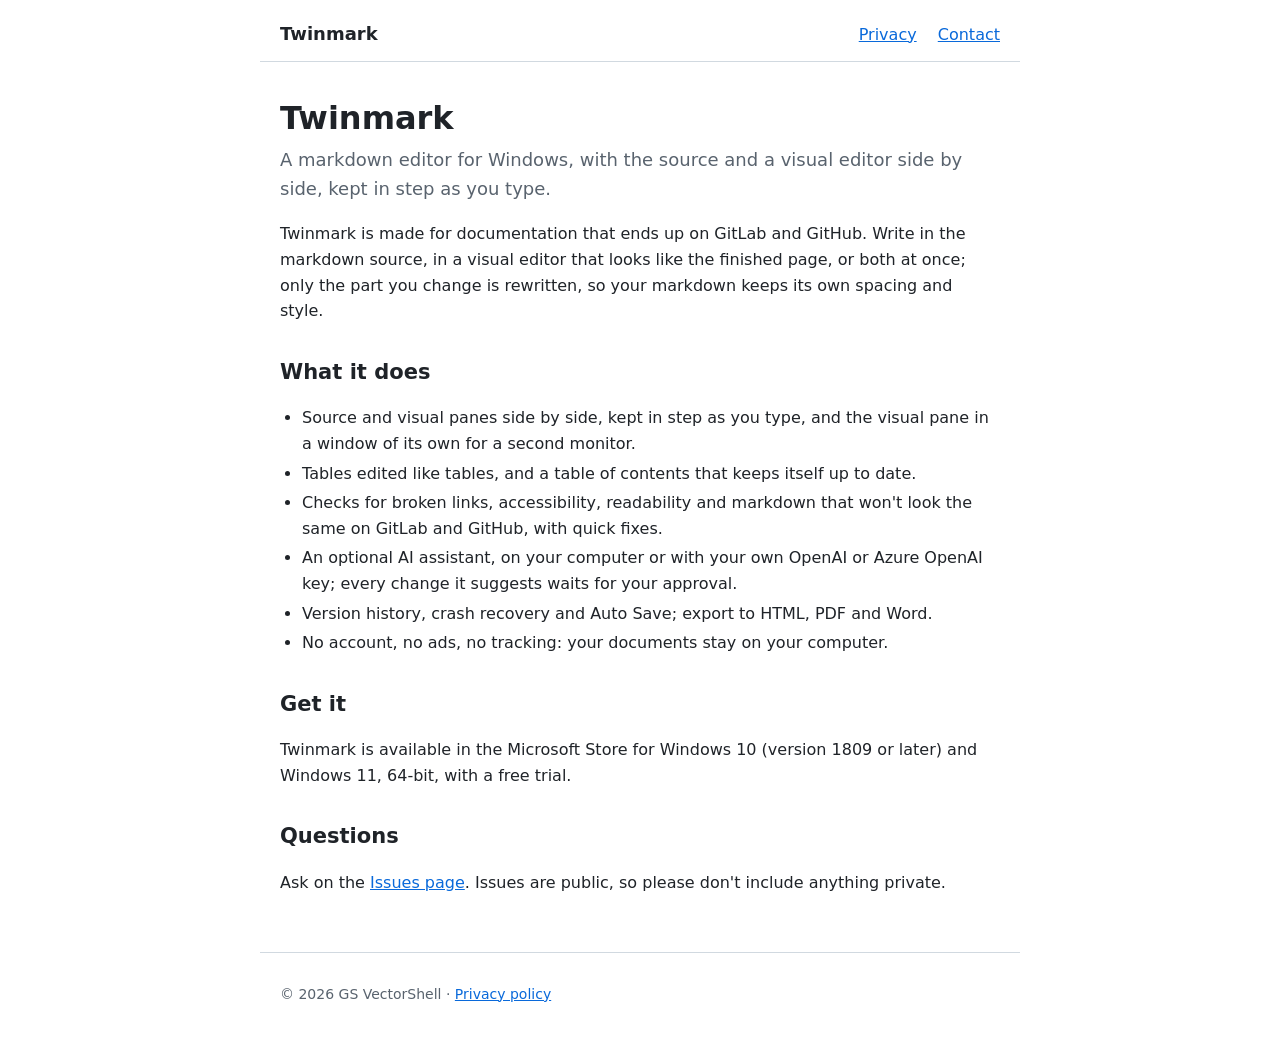
==== index.html @ 3c3652fc "Twinmark's website: about the app, and its privacy policy A short, factual page about Twinmark and i" ====
<!doctype html>
<html lang="en">
  <head>
    <meta charset="utf-8" />
    <meta name="viewport" content="width=device-width, initial-scale=1" />
    <title>Twinmark: a markdown editor for Windows</title>
    <meta name="description" content="Twinmark is a markdown editor for Windows with source and visual panes side by side, kept in step as you type." />
    <link rel="stylesheet" href="style.css" />
  </head>
  <body>
    <header>
      <a class="name" href="./">Twinmark</a>
      <nav aria-label="Pages">
        <a href="privacy.html">Privacy</a>
        <a href="https://github.com/shargbgit/twinmark-site/issues">Contact</a>
      </nav>
    </header>
    <main>
      <h1>Twinmark</h1>
      <p class="lead">A markdown editor for Windows, with the source and a visual editor side by side, kept in step as you type.</p>

      <p>
        Twinmark is made for documentation that ends up on GitLab and GitHub. Write in the markdown source, in a
        visual editor that looks like the finished page, or both at once; only the part you change is rewritten, so
        your markdown keeps its own spacing and style.
      </p>

      <h2>What it does</h2>
      <ul>
        <li>Source and visual panes side by side, kept in step as you type, and the visual pane in a window of its own for a second monitor.</li>
        <li>Tables edited like tables, and a table of contents that keeps itself up to date.</li>
        <li>Checks for broken links, accessibility, readability and markdown that won't look the same on GitLab and GitHub, with quick fixes.</li>
        <li>An optional AI assistant, on your computer or with your own OpenAI or Azure OpenAI key; every change it suggests waits for your approval.</li>
        <li>Version history, crash recovery and Auto Save; export to HTML, PDF and Word.</li>
        <li>No account, no ads, no tracking: your documents stay on your computer.</li>
      </ul>

      <h2>Get it</h2>
      <p>Twinmark is available in the Microsoft Store for Windows 10 (version 1809 or later) and Windows 11, 64-bit, with a free trial.</p>

      <h2>Questions</h2>
      <p>
        Ask on the <a href="https://github.com/shargbgit/twinmark-site/issues">Issues page</a>. Issues are public, so
        please don't include anything private.
      </p>
    </main>
    <footer>
      <p>&copy; 2026 GS VectorShell &middot; <a href="privacy.html">Privacy policy</a></p>
    </footer>
  </body>
</html>
---- style.css ----
:root {
  --fg: #1f2328;
  --muted: #59636e;
  --bg: #ffffff;
  --subtle: #f6f8fa;
  --border: #d1d9e0;
  --accent: #0969da;
}

@media (prefers-color-scheme: dark) {
  :root {
    --fg: #e6edf3;
    --muted: #9198a1;
    --bg: #0d1117;
    --subtle: #151b23;
    --border: #3d444d;
    --accent: #58a6ff;
  }
}

* {
  box-sizing: border-box;
}

body {
  margin: 0;
  color: var(--fg);
  background: var(--bg);
  font: 16px/1.6 "Segoe UI", system-ui, -apple-system, sans-serif;
}

header,
main,
footer {
  max-width: 760px;
  margin: 0 auto;
  padding: 0 20px;
}

header {
  display: flex;
  align-items: center;
  justify-content: space-between;
  gap: 16px;
  padding-top: 20px;
  padding-bottom: 12px;
  border-bottom: 1px solid var(--border);
}

header .name {
  color: var(--fg);
  font-weight: 600;
  font-size: 18px;
  text-decoration: none;
}

nav a {
  margin-left: 16px;
}

main {
  padding-top: 8px;
  padding-bottom: 40px;
}

h1 {
  margin: 28px 0 8px;
  font-size: 32px;
  line-height: 1.25;
}

h2 {
  margin: 32px 0 8px;
  font-size: 21px;
}

.lead {
  margin-top: 0;
  color: var(--muted);
  font-size: 18px;
}

a {
  color: var(--accent);
}

a:focus-visible {
  outline: 2px solid var(--accent);
  outline-offset: 2px;
}

ul {
  padding-left: 22px;
}

li + li {
  margin-top: 4px;
}

.note {
  padding: 12px 16px;
  border: 1px solid var(--border);
  border-radius: 6px;
  background: var(--subtle);
}

footer {
  padding-top: 16px;
  padding-bottom: 32px;
  border-top: 1px solid var(--border);
  color: var(--muted);
  font-size: 14px;
}
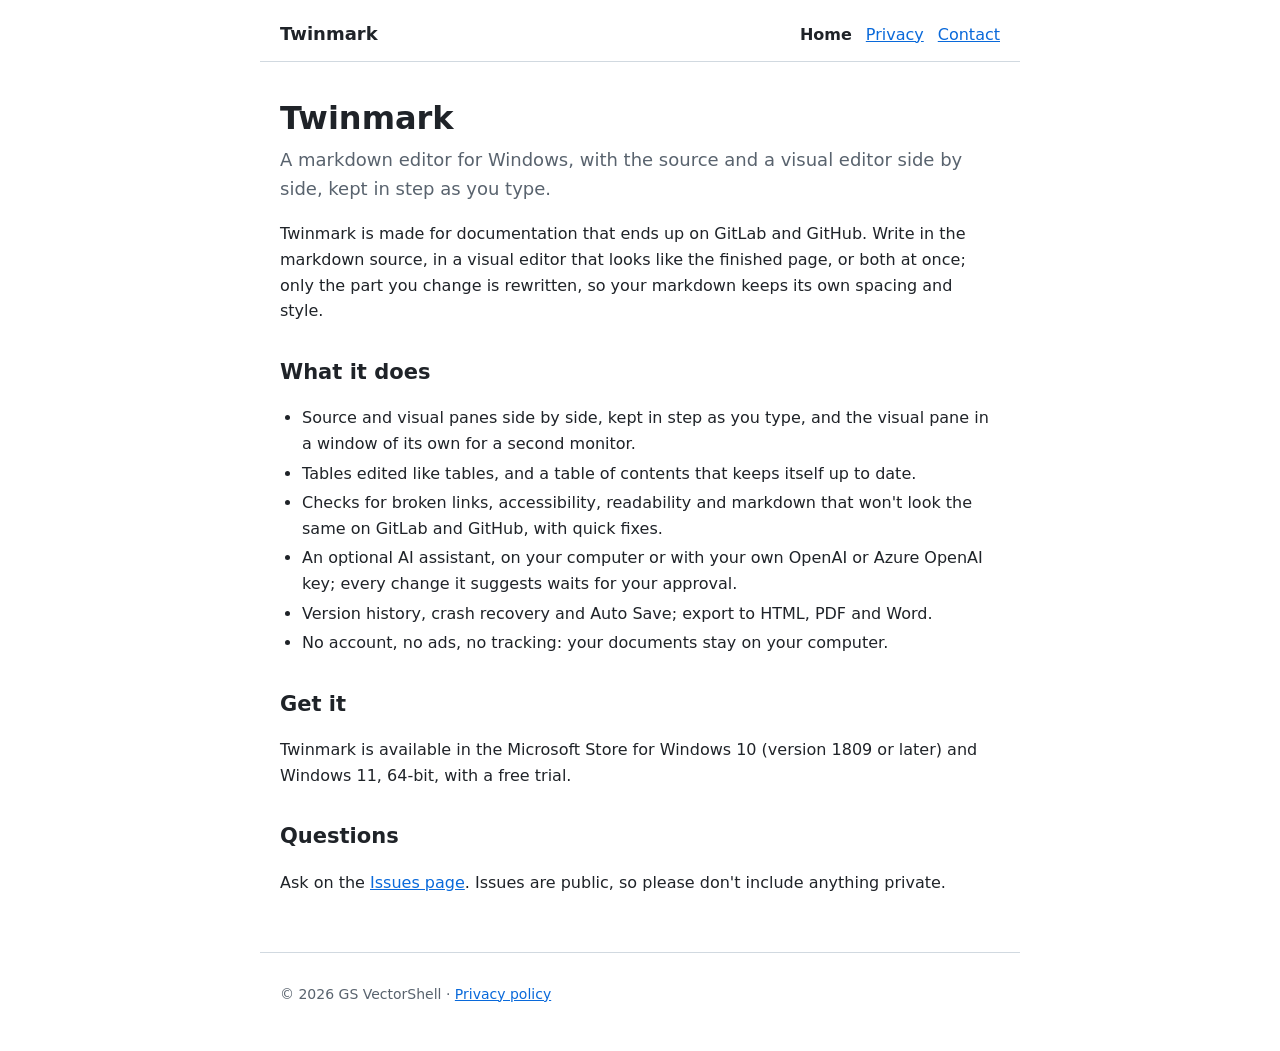
==== commit f4f78e4d: "A Home link in the header The header's links are Home, Privacy and Contact on both pages, with the p" ====
--- a/index.html
+++ b/index.html
@@ -11,6 +11,7 @@
     <header>
       <a class="name" href="./">Twinmark</a>
       <nav aria-label="Pages">
+        <a href="./" aria-current="page">Home</a>
         <a href="privacy.html">Privacy</a>
         <a href="https://github.com/shargbgit/twinmark-site/issues">Contact</a>
       </nav>
--- a/style.css
+++ b/style.css
@@ -54,8 +54,21 @@
   text-decoration: none;
 }
 
-nav a {
-  margin-left: 16px;
+header .name:hover {
+  text-decoration: underline;
+}
+
+nav {
+  display: flex;
+  flex-wrap: wrap;
+  justify-content: flex-end;
+  gap: 4px 14px;
+}
+
+nav a[aria-current="page"] {
+  color: var(--fg);
+  font-weight: 600;
+  text-decoration: none;
 }
 
 main {
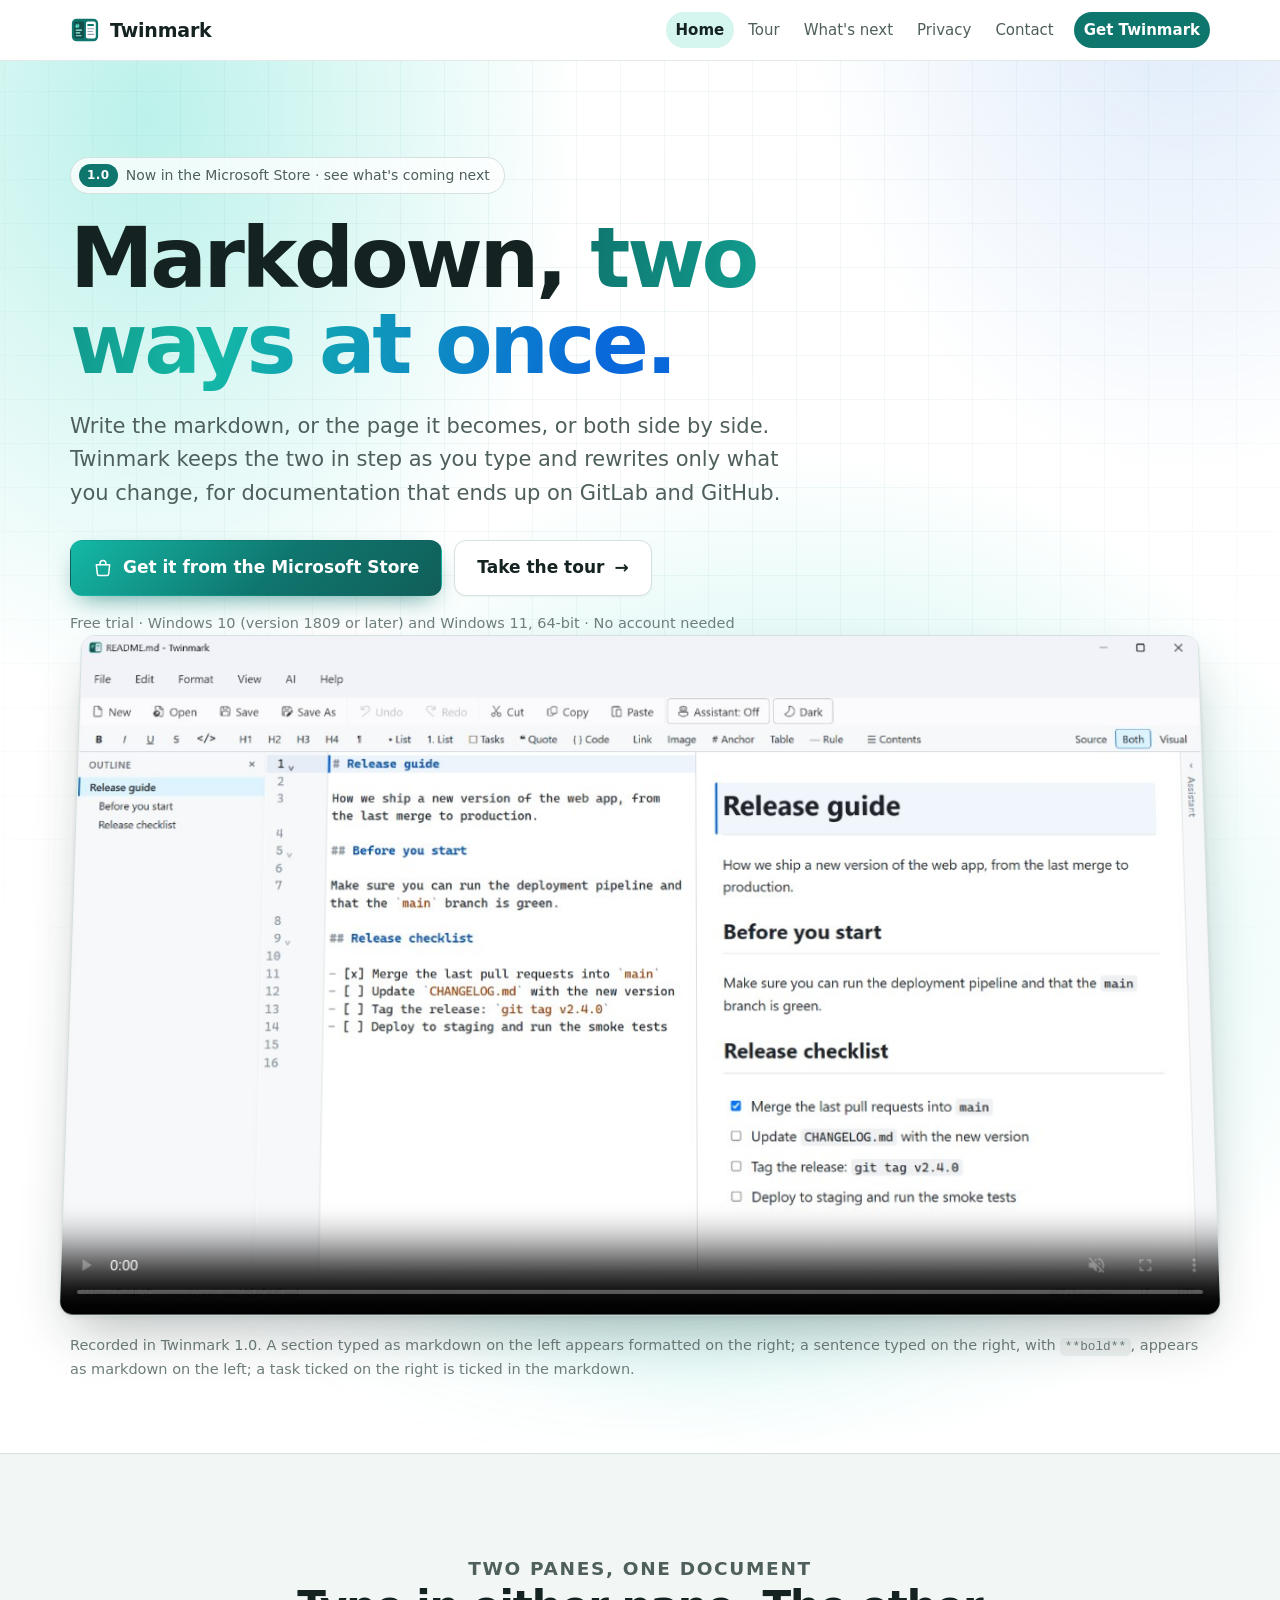
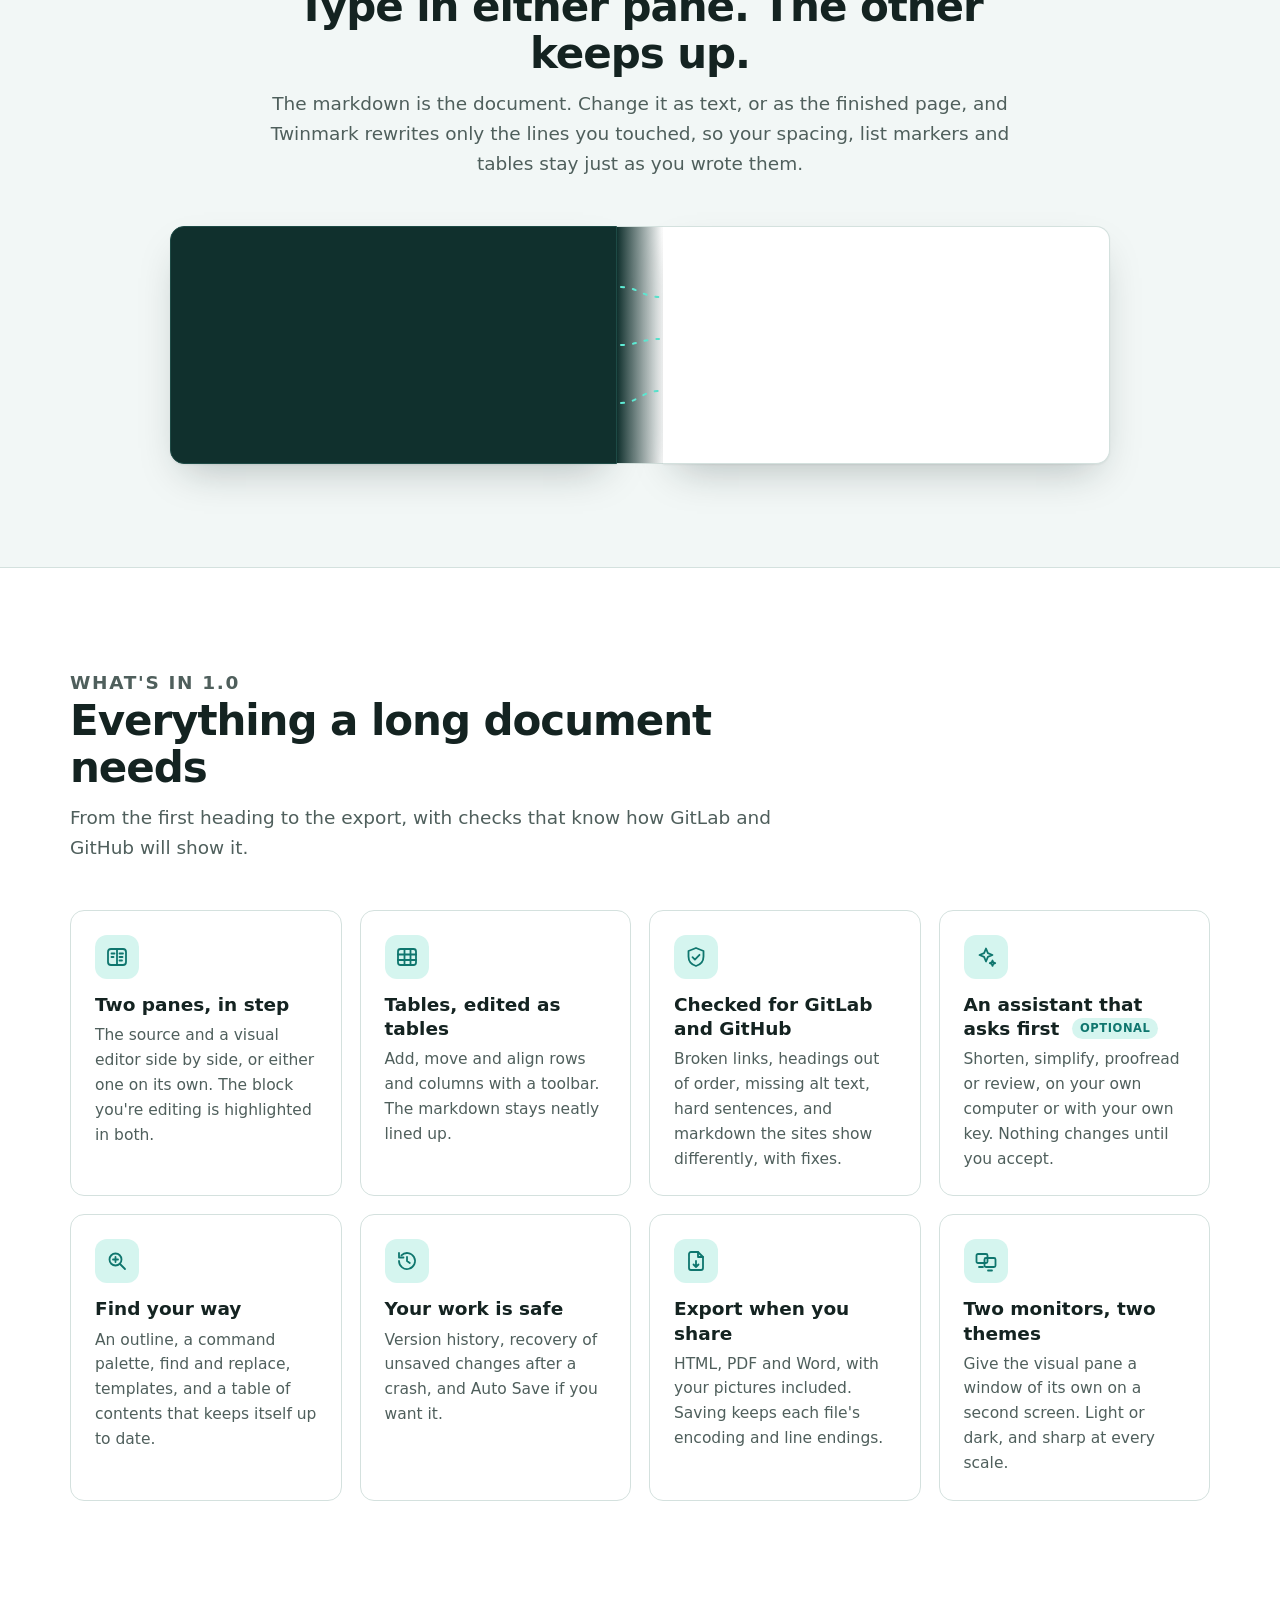
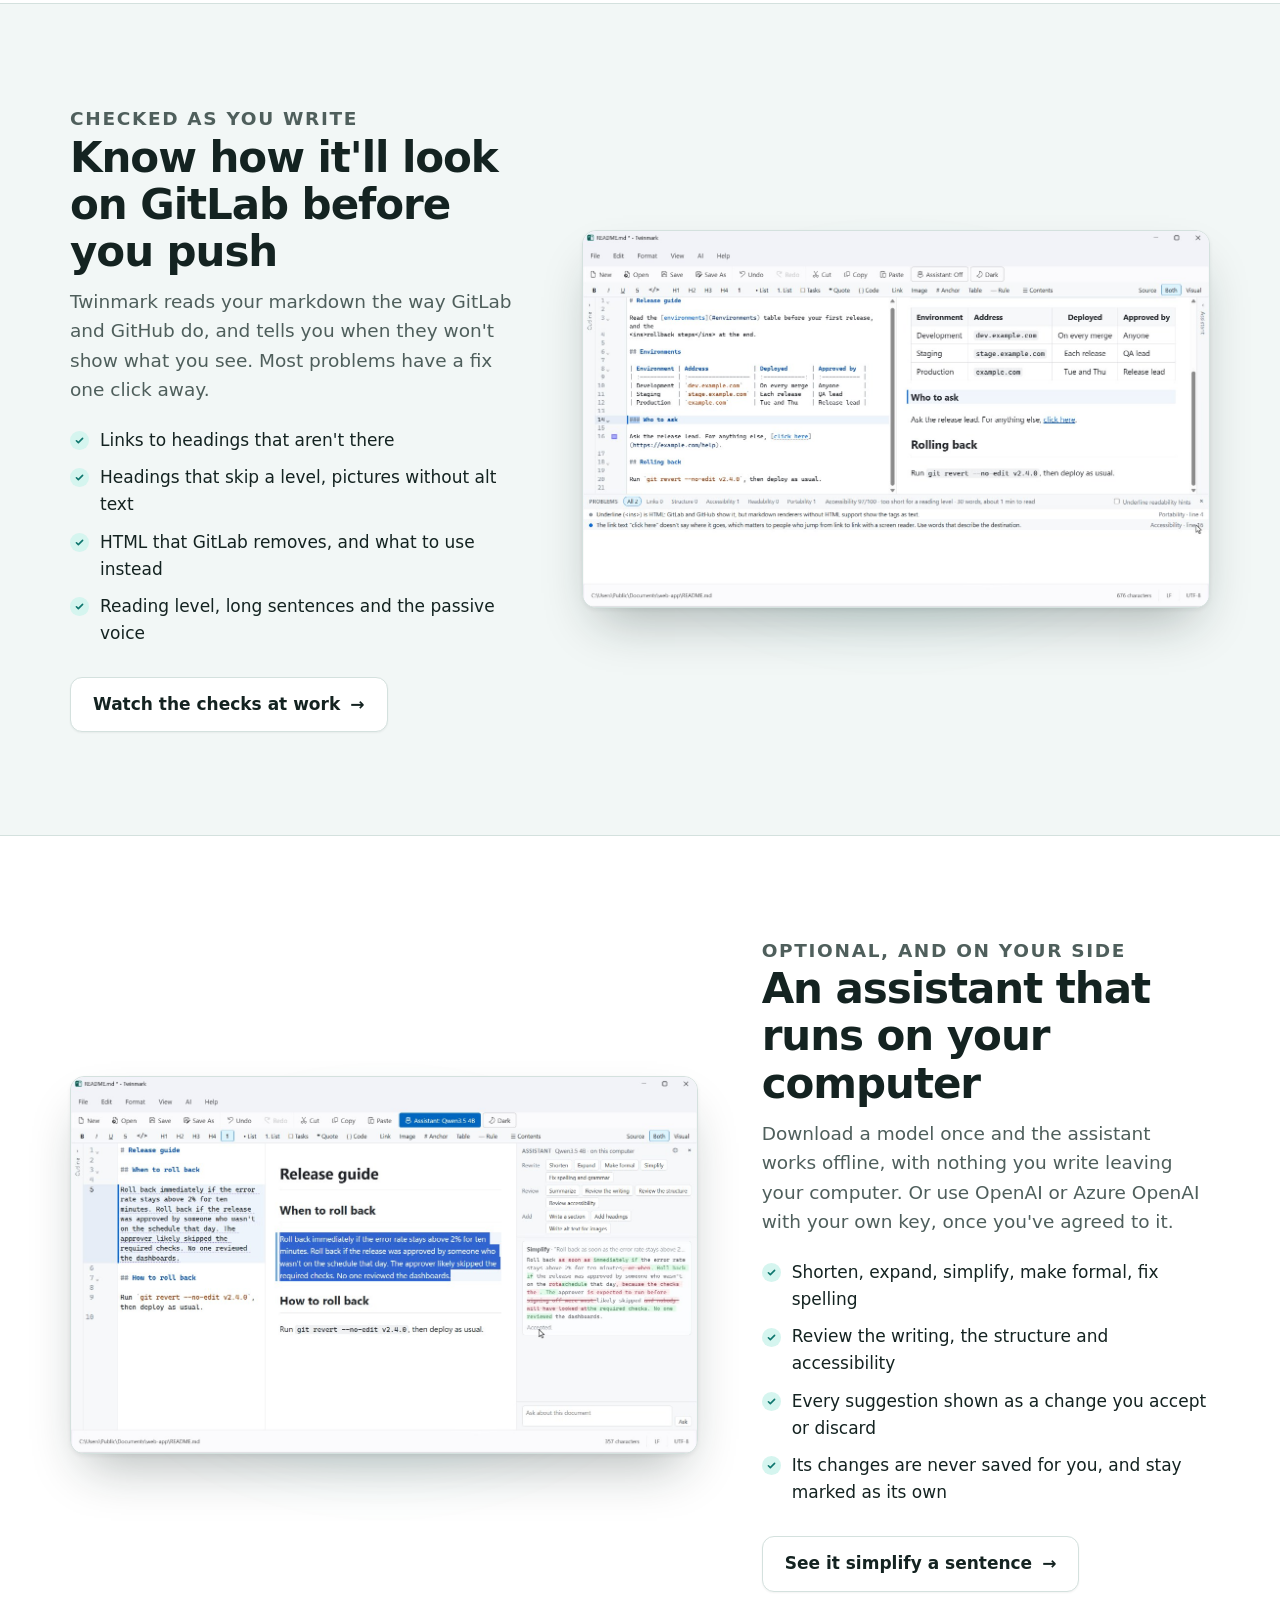
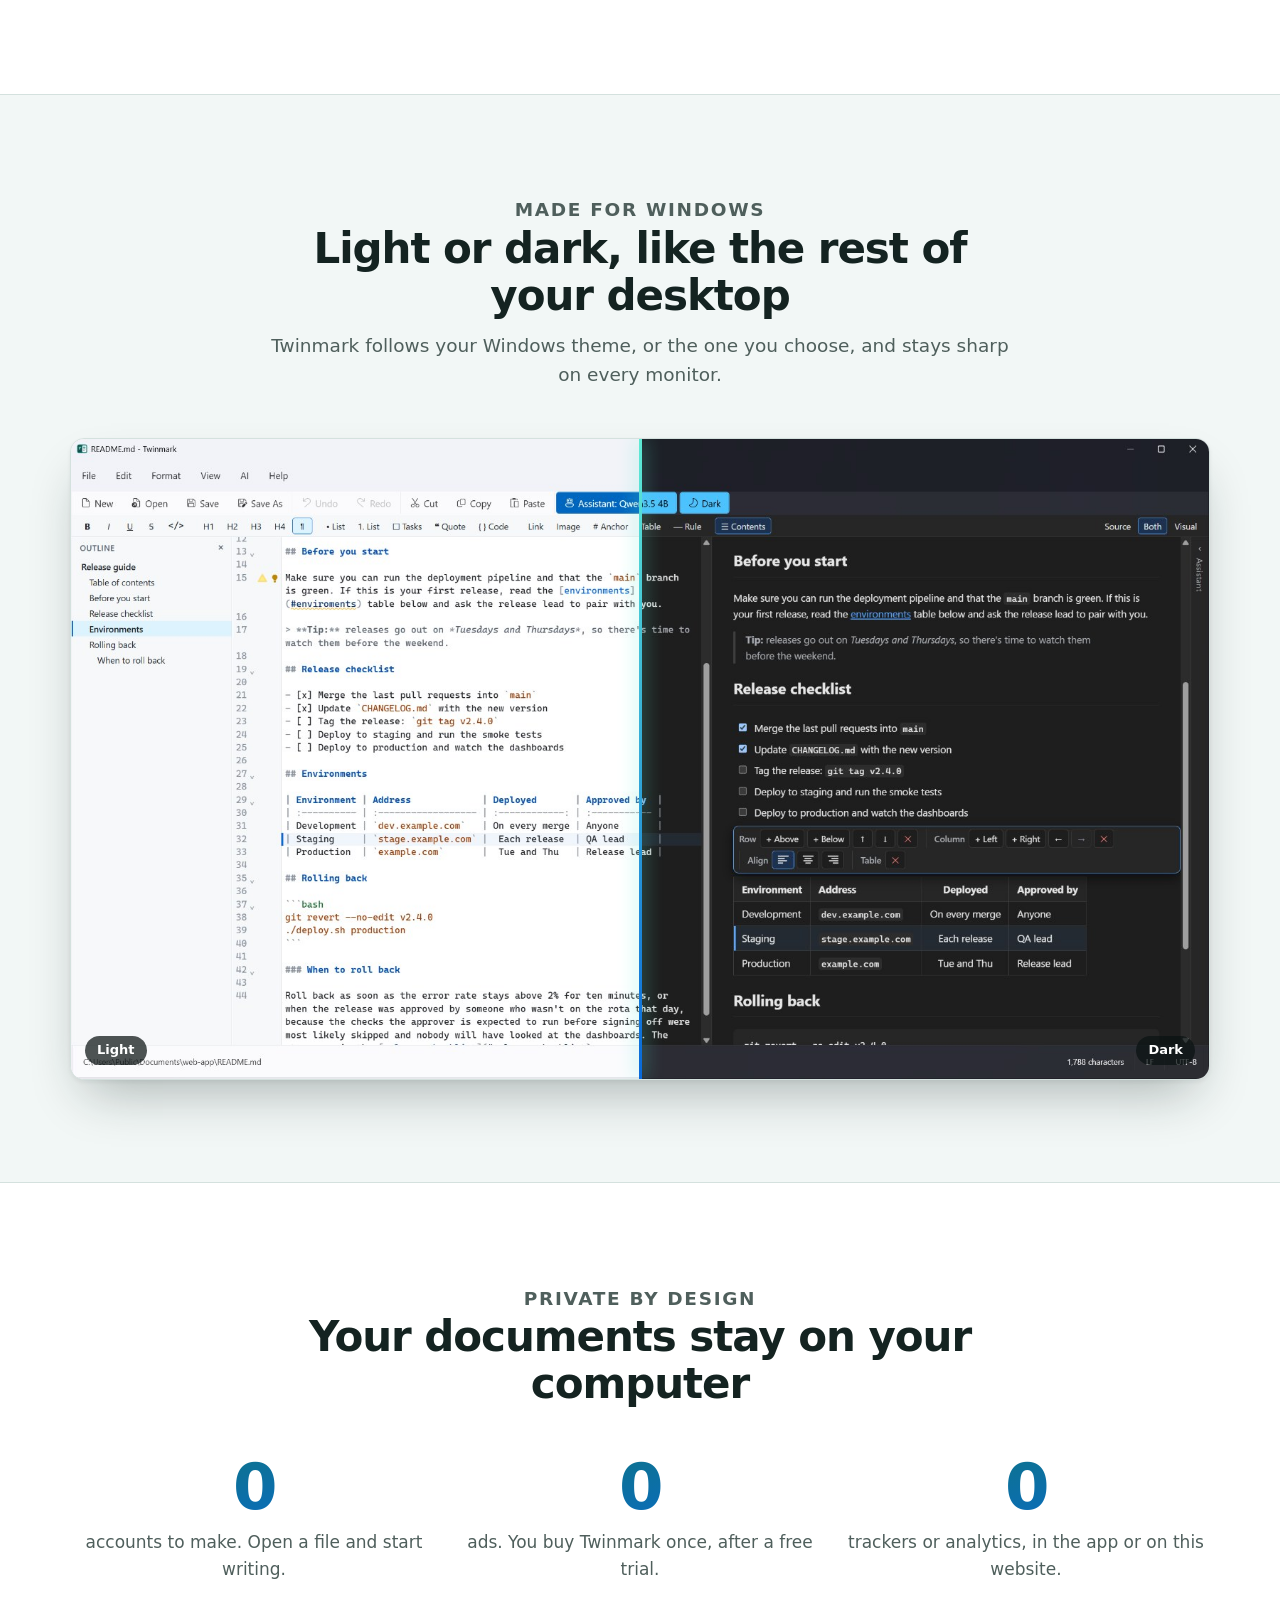
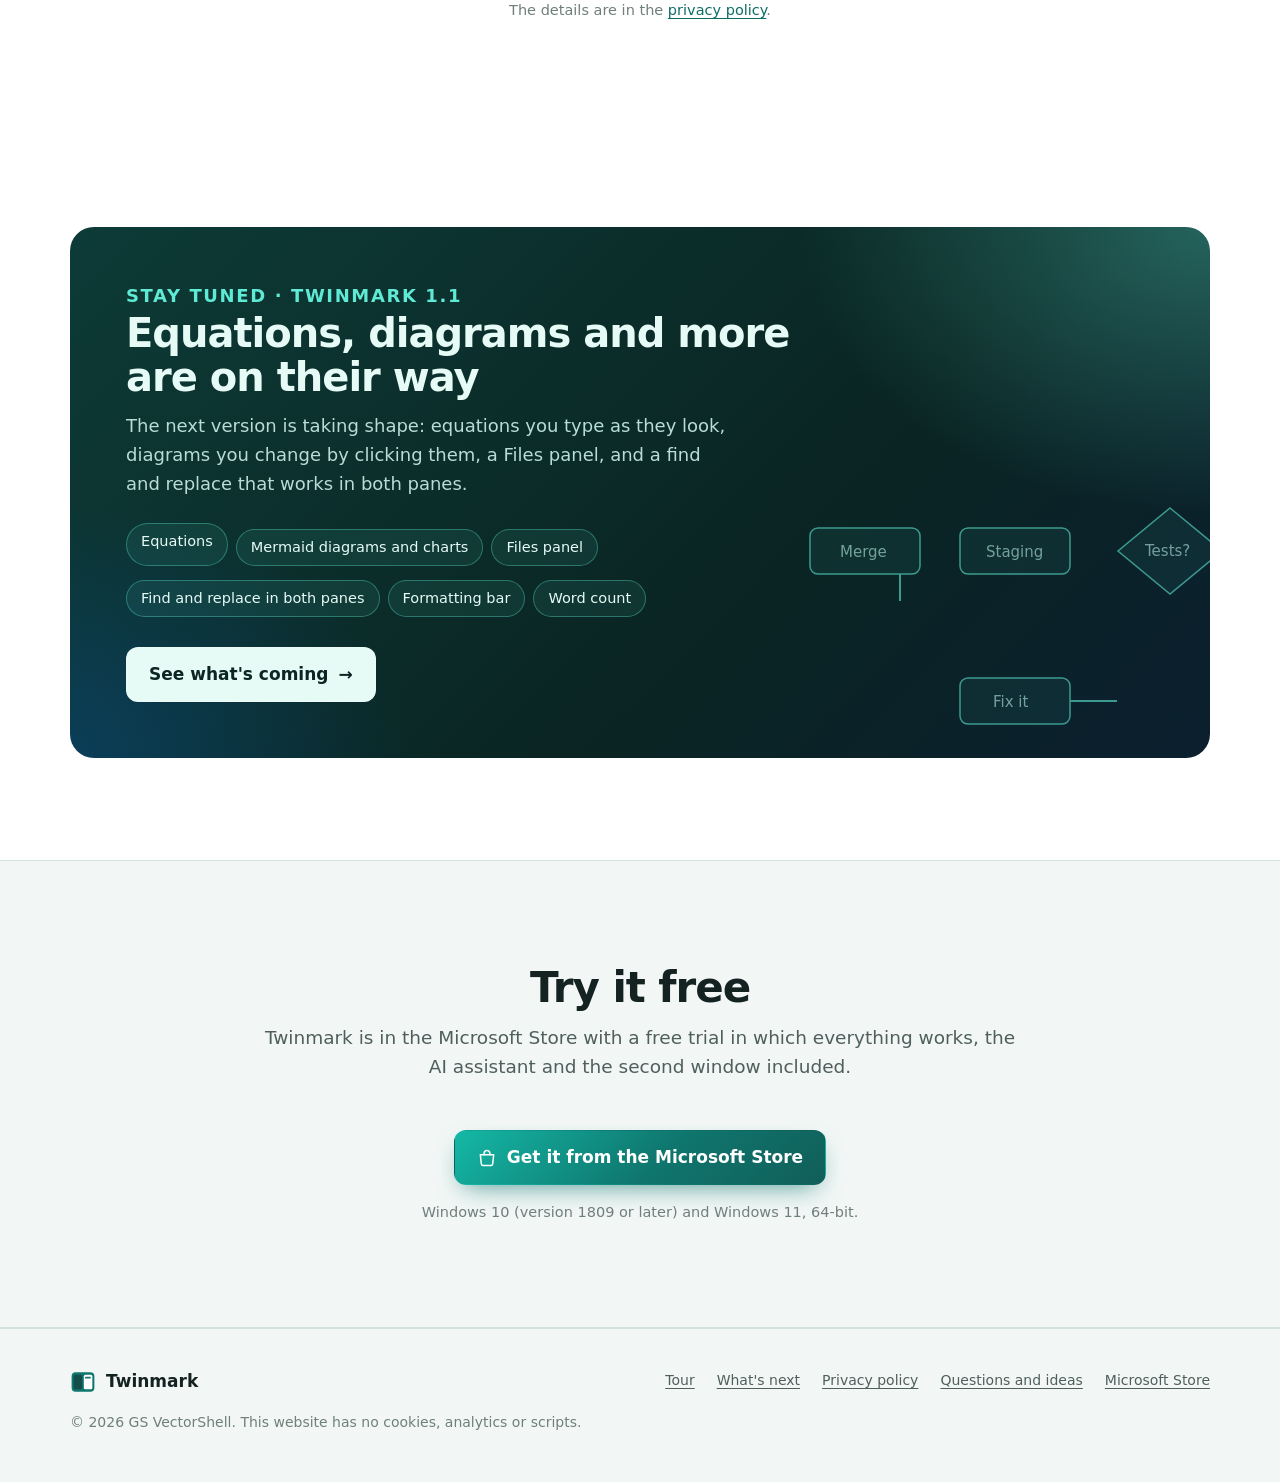
==== commit 6878a613: "A tour of Twinmark 1.0, a look at 1.1, and clips of the app at work - The home page shows Twinmark a" ====
--- a/index.html
+++ b/index.html
@@ -4,49 +4,296 @@
     <meta charset="utf-8" />
     <meta name="viewport" content="width=device-width, initial-scale=1" />
     <title>Twinmark: a markdown editor for Windows</title>
-    <meta name="description" content="Twinmark is a markdown editor for Windows with source and visual panes side by side, kept in step as you type." />
+    <meta name="description" content="Twinmark is a markdown editor for Windows with source and visual panes side by side, kept in step as you type. Made for documentation that ends up on GitLab and GitHub." />
+    <meta name="theme-color" content="#0f766e" />
+    <link rel="icon" href="logo.svg" type="image/svg+xml" />
+    <link rel="icon" href="media/icon-48.png" sizes="48x48" type="image/png" />
+    <link rel="apple-touch-icon" href="media/icon-256.png" />
+    <meta property="og:type" content="website" />
+    <meta property="og:site_name" content="Twinmark" />
+    <meta property="og:title" content="Twinmark: markdown, two ways at once" />
+    <meta property="og:description" content="A markdown editor for Windows with the source and a visual editor side by side, kept in step as you type." />
+    <meta property="og:url" content="https://shargbgit.github.io/twinmark-site/" />
+    <meta property="og:image" content="https://shargbgit.github.io/twinmark-site/media/social.jpg" />
+    <meta property="og:image:width" content="1200" />
+    <meta property="og:image:height" content="630" />
+    <meta name="twitter:card" content="summary_large_image" />
     <link rel="stylesheet" href="style.css" />
   </head>
   <body>
+    <a class="skip" href="#main">Skip to the content</a>
     <header>
-      <a class="name" href="./">Twinmark</a>
+      <a class="name" href="./">
+        <svg viewBox="0 0 64 64" aria-hidden="true"><rect x="4" y="8" width="56" height="48" rx="10" fill="#0f766e" /><rect x="9" y="14" width="21" height="36" rx="4" fill="#134e4a" /><rect x="34" y="14" width="21" height="36" rx="4" fill="#fff" /><g fill="#99f6e4"><rect x="12" y="31" width="14" height="2.5" rx="1" /><rect x="12" y="37" width="10" height="2.5" rx="1" /><rect x="12" y="43" width="13" height="2.5" rx="1" /></g><rect x="37" y="19" width="14" height="4.5" rx="1" fill="#0f766e" /><g fill="#94a3b8"><rect x="37" y="28" width="15" height="2.5" rx="1" /><rect x="37" y="34" width="12" height="2.5" rx="1" /><rect x="37" y="40" width="15" height="2.5" rx="1" /></g><path d="M14.6 19.5l-1 7.5M17.8 19.5l-1 7.5M12.3 22h7M12 25h7" stroke="#5eead4" stroke-width="1.7" stroke-linecap="round" /></svg>
+        Twinmark
+      </a>
       <nav aria-label="Pages">
         <a href="./" aria-current="page">Home</a>
+        <a href="tour.html">Tour</a>
+        <a href="whats-next.html">What's next</a>
         <a href="privacy.html">Privacy</a>
         <a href="https://github.com/shargbgit/twinmark-site/issues">Contact</a>
+        <a class="store" href="https://apps.microsoft.com/detail/9n55cl1nsf3v">Get Twinmark</a>
       </nav>
     </header>
-    <main>
-      <h1>Twinmark</h1>
-      <p class="lead">A markdown editor for Windows, with the source and a visual editor side by side, kept in step as you type.</p>
-
-      <p>
-        Twinmark is made for documentation that ends up on GitLab and GitHub. Write in the markdown source, in a
-        visual editor that looks like the finished page, or both at once; only the part you change is rewritten, so
-        your markdown keeps its own spacing and style.
-      </p>
-
-      <h2>What it does</h2>
-      <ul>
-        <li>Source and visual panes side by side, kept in step as you type, and the visual pane in a window of its own for a second monitor.</li>
-        <li>Tables edited like tables, and a table of contents that keeps itself up to date.</li>
-        <li>Checks for broken links, accessibility, readability and markdown that won't look the same on GitLab and GitHub, with quick fixes.</li>
-        <li>An optional AI assistant, on your computer or with your own OpenAI or Azure OpenAI key; every change it suggests waits for your approval.</li>
-        <li>Version history, crash recovery and Auto Save; export to HTML, PDF and Word.</li>
-        <li>No account, no ads, no tracking: your documents stay on your computer.</li>
-      </ul>
-
-      <h2>Get it</h2>
-      <p>Twinmark is available in the Microsoft Store for Windows 10 (version 1809 or later) and Windows 11, 64-bit, with a free trial.</p>
-
-      <h2>Questions</h2>
-      <p>
-        Ask on the <a href="https://github.com/shargbgit/twinmark-site/issues">Issues page</a>. Issues are public, so
-        please don't include anything private.
-      </p>
+
+    <main id="main" class="wide">
+      <section class="hero" aria-labelledby="hero-title">
+        <div class="hero-bg" aria-hidden="true"></div>
+        <div class="inner">
+          <a class="pill" href="whats-next.html"><b>1.0</b> Now in the Microsoft Store &middot; see what's coming next</a>
+          <h1 id="hero-title">Markdown, <span class="grad">two ways at&nbsp;once.</span></h1>
+          <p class="lead">
+            Write the markdown, or the page it becomes, or both side by side. Twinmark keeps the two in step as you type
+            and rewrites only what you change, for documentation that ends up on GitLab and GitHub.
+          </p>
+          <div class="actions">
+            <a class="btn primary" href="https://apps.microsoft.com/detail/9n55cl1nsf3v">
+              <svg viewBox="0 0 24 24" aria-hidden="true" fill="none" stroke="currentColor" stroke-width="1.8" stroke-linecap="round" stroke-linejoin="round"><path d="M4 8h16l-1.2 11.2a2 2 0 0 1-2 1.8H7.2a2 2 0 0 1-2-1.8z" /><path d="M8.5 8V6.5a3.5 3.5 0 0 1 7 0V8" /></svg>
+              Get it from the Microsoft Store
+            </a>
+            <a class="btn" href="tour.html">Take the tour <span aria-hidden="true">&rarr;</span></a>
+          </div>
+          <p class="fineprint">Free trial &middot; Windows 10 (version 1809 or later) and Windows 11, 64-bit &middot; No account needed</p>
+
+          <figure class="stage clip glow">
+            <div class="window">
+              <video class="motion" autoplay muted loop playsinline controls width="1280" height="768" poster="media/sync-poster.jpg" aria-label="Twinmark recorded while a section is written in the markdown pane and a sentence in the visual pane">
+                <source src="media/sync-dark.mp4" type="video/mp4" media="(prefers-color-scheme: dark) and (prefers-reduced-motion: no-preference)" />
+                <source src="media/sync.mp4" type="video/mp4" media="(prefers-reduced-motion: no-preference)" />
+              </video>
+              <picture class="still">
+                <source srcset="media/sync-dark.jpg" media="(prefers-color-scheme: dark)" />
+                <img src="media/sync.jpg" width="1280" height="768" alt="Twinmark with a release guide: markdown in the left pane, the same document formatted in the right pane." />
+              </picture>
+            </div>
+            <figcaption>
+              Recorded in Twinmark 1.0. A section typed as markdown on the left appears formatted on the right; a sentence
+              typed on the right, with <code>**bold**</code>, appears as markdown on the left; a task ticked on the right is
+              ticked in the markdown.
+            </figcaption>
+          </figure>
+        </div>
+      </section>
+
+      <section class="band alt" aria-labelledby="twin-title">
+        <div class="inner">
+          <div class="section-head center reveal">
+            <p class="eyebrow">Two panes, one document</p>
+            <h2 id="twin-title">Type in either pane. The other keeps&nbsp;up.</h2>
+            <p>
+              The markdown is the document. Change it as text, or as the finished page, and Twinmark rewrites only the
+              lines you touched, so your spacing, list markers and tables stay just as you wrote them.
+            </p>
+          </div>
+          <div class="twin reveal" aria-hidden="true">
+            <div class="pane src">
+              <span class="ln" style="--n: 15; --anim: l1"><span class="m">#</span> Release guide</span>
+              <span class="ln" style="--n: 20; --anim: l2">Ship on <span class="m">**</span>Tuesdays<span class="m">**</span>.</span>
+              <span class="ln" style="--n: 24; --anim: l3"><span class="m">- [x]</span> Merge into <span class="m">`</span>main<span class="m">`</span></span>
+              <span class="ln" style="--n: 18; --anim: l4"><span class="m">- [ ]</span> Tag <span class="m">`</span>v2.4.0<span class="m">`</span></span>
+            </div>
+            <div class="bridge"><svg viewBox="0 0 46 236" preserveAspectRatio="none"><path d="M4 60 C 20 60, 26 70, 42 70" /><path d="M4 118 C 20 118, 26 112, 42 112" /><path d="M4 176 C 20 176, 26 164, 42 164" /></svg></div>
+            <div class="pane page">
+              <div class="h" style="--anim: r1">Release guide</div>
+              <p style="--anim: r2">Ship on <b>Tuesdays</b>.</p>
+              <div class="task" style="--anim: r3"><i class="on"></i> Merge into <code>main</code></div>
+              <div class="task" style="--anim: r4"><i></i> Tag <code>v2.4.0</code></div>
+            </div>
+          </div>
+        </div>
+      </section>
+
+      <section class="band" aria-labelledby="features-title">
+        <div class="inner">
+          <div class="section-head reveal">
+            <p class="eyebrow">What's in 1.0</p>
+            <h2 id="features-title">Everything a long document needs</h2>
+            <p>From the first heading to the export, with checks that know how GitLab and GitHub will show it.</p>
+          </div>
+          <div class="cards">
+            <article class="card reveal">
+              <div class="icon"><svg viewBox="0 0 24 24" aria-hidden="true"><rect x="3" y="4" width="18" height="16" rx="3" /><path d="M12 4v16M6.5 8.5h3M6.5 12h2M14.5 8.5h3.5M14.5 12h3M14.5 15.5h2.5" /></svg></div>
+              <h3><a class="cover" href="tour.html#panes">Two panes, in step</a></h3>
+              <p>The source and a visual editor side by side, or either one on its own. The block you're editing is highlighted in both.</p>
+            </article>
+            <article class="card reveal">
+              <div class="icon"><svg viewBox="0 0 24 24" aria-hidden="true"><rect x="3" y="4" width="18" height="16" rx="2.5" /><path d="M3 9.5h18M3 15h18M9.5 4v16M15.5 4v16" /></svg></div>
+              <h3><a class="cover" href="tour.html#tables">Tables, edited as tables</a></h3>
+              <p>Add, move and align rows and columns with a toolbar. The markdown stays neatly lined up.</p>
+            </article>
+            <article class="card reveal">
+              <div class="icon"><svg viewBox="0 0 24 24" aria-hidden="true"><path d="M12 3l7.5 3v5.5c0 4.6-3.2 8.2-7.5 9.5-4.3-1.3-7.5-4.9-7.5-9.5V6z" /><path d="M8.5 12.2l2.4 2.4 4.6-4.8" /></svg></div>
+              <h3><a class="cover" href="tour.html#checks">Checked for GitLab and GitHub</a></h3>
+              <p>Broken links, headings out of order, missing alt text, hard sentences, and markdown the sites show differently, with fixes.</p>
+            </article>
+            <article class="card reveal">
+              <div class="icon"><svg viewBox="0 0 24 24" aria-hidden="true"><path d="M12 3.5l1.9 4.6 4.6 1.9-4.6 1.9L12 16.5l-1.9-4.6L5.5 10l4.6-1.9z" /><path d="M18.5 15.5l.8 1.9 1.9.8-1.9.8-.8 1.9-.8-1.9-1.9-.8 1.9-.8z" /></svg></div>
+              <h3><a class="cover" href="tour.html#assistant">An assistant that asks first</a> <span class="tag">Optional</span></h3>
+              <p>Shorten, simplify, proofread or review, on your own computer or with your own key. Nothing changes until you accept.</p>
+            </article>
+            <article class="card reveal">
+              <div class="icon"><svg viewBox="0 0 24 24" aria-hidden="true"><circle cx="10.5" cy="10.5" r="6" /><path d="M15 15l5 5M8 10.5h5M10.5 8v5" /></svg></div>
+              <h3><a class="cover" href="tour.html#palette">Find your way</a></h3>
+              <p>An outline, a command palette, find and replace, templates, and a table of contents that keeps itself up to date.</p>
+            </article>
+            <article class="card reveal">
+              <div class="icon"><svg viewBox="0 0 24 24" aria-hidden="true"><path d="M4 12a8 8 0 1 0 2.4-5.7" /><path d="M4 4v4.5h4.5M12 8v4l2.8 2" /></svg></div>
+              <h3><a class="cover" href="tour.html#safe">Your work is safe</a></h3>
+              <p>Version history, recovery of unsaved changes after a crash, and Auto Save if you want it.</p>
+            </article>
+            <article class="card reveal">
+              <div class="icon"><svg viewBox="0 0 24 24" aria-hidden="true"><path d="M14 3H7a2 2 0 0 0-2 2v14a2 2 0 0 0 2 2h10a2 2 0 0 0 2-2V8z" /><path d="M14 3v5h5M12 18v-6M9.5 15.5L12 18l2.5-2.5" /></svg></div>
+              <h3><a class="cover" href="tour.html#safe">Export when you share</a></h3>
+              <p>HTML, PDF and Word, with your pictures included. Saving keeps each file's encoding and line endings.</p>
+            </article>
+            <article class="card reveal">
+              <div class="icon"><svg viewBox="0 0 24 24" aria-hidden="true"><rect x="2.5" y="5" width="11" height="9" rx="1.5" /><rect x="10.5" y="9" width="11" height="9" rx="1.5" /><path d="M5 18h4M14 21.5h4" /></svg></div>
+              <h3><a class="cover" href="tour.html#more">Two monitors, two themes</a></h3>
+              <p>Give the visual pane a window of its own on a second screen. Light or dark, and sharp at every scale.</p>
+            </article>
+          </div>
+        </div>
+      </section>
+
+      <section class="band alt" aria-labelledby="checks-title">
+        <div class="inner split">
+          <div class="reveal">
+            <p class="eyebrow">Checked as you write</p>
+            <h2 id="checks-title">Know how it'll look on GitLab before you push</h2>
+            <p>
+              Twinmark reads your markdown the way GitLab and GitHub do, and tells you when they won't show what you see.
+              Most problems have a fix one click away.
+            </p>
+            <ul class="ticks">
+              <li>Links to headings that aren't there</li>
+              <li>Headings that skip a level, pictures without alt text</li>
+              <li>HTML that GitLab removes, and what to use instead</li>
+              <li>Reading level, long sentences and the passive voice</li>
+            </ul>
+            <div class="actions"><a class="btn" href="tour.html#checks">Watch the checks at work <span aria-hidden="true">&rarr;</span></a></div>
+          </div>
+          <figure class="clip glow reveal">
+            <div class="window"><img src="media/checks.jpg" width="1280" height="768" loading="lazy" alt="Twinmark's problems panel under the two panes, after its fixes: the link now goes to the Environments heading, and the underline is written the way GitLab keeps it." /></div>
+          </figure>
+        </div>
+      </section>
+
+      <section class="band" aria-labelledby="ai-title">
+        <div class="inner split flip">
+          <div class="reveal">
+            <p class="eyebrow">Optional, and on your side</p>
+            <h2 id="ai-title">An assistant that runs on your computer</h2>
+            <p>
+              Download a model once and the assistant works offline, with nothing you write leaving your computer. Or use
+              OpenAI or Azure OpenAI with your own key, once you've agreed to it.
+            </p>
+            <ul class="ticks">
+              <li>Shorten, expand, simplify, make formal, fix spelling</li>
+              <li>Review the writing, the structure and accessibility</li>
+              <li>Every suggestion shown as a change you accept or discard</li>
+              <li>Its changes are never saved for you, and stay marked as its own</li>
+            </ul>
+            <div class="actions"><a class="btn" href="tour.html#assistant">See it simplify a sentence <span aria-hidden="true">&rarr;</span></a></div>
+          </div>
+          <figure class="clip glow reveal">
+            <div class="window"><img src="media/assistant.jpg" width="1280" height="768" loading="lazy" alt="Twinmark's assistant panel beside the document, after the long sentence it simplified was accepted into the document." /></div>
+          </figure>
+        </div>
+      </section>
+
+      <section class="band alt" aria-labelledby="themes-title">
+        <div class="inner">
+          <div class="section-head center reveal">
+            <p class="eyebrow">Made for Windows</p>
+            <h2 id="themes-title">Light or dark, like the rest of your desktop</h2>
+            <p>Twinmark follows your Windows theme, or the one you choose, and stays sharp on every monitor.</p>
+          </div>
+          <div class="window themes reveal">
+            <img src="media/panes-light.jpg" width="1600" height="900" loading="lazy" alt="Twinmark in its light and dark themes, a line moving between them: the same release guide, with a table toolbar over a table in the visual pane." />
+            <img class="over" src="media/panes-dark.jpg" width="1600" height="900" loading="lazy" alt="" />
+            <span class="seam" aria-hidden="true"></span>
+            <span class="label l" aria-hidden="true">Light</span>
+            <span class="label r" aria-hidden="true">Dark</span>
+          </div>
+        </div>
+      </section>
+
+      <section class="band" aria-labelledby="promise-title">
+        <div class="inner">
+          <div class="section-head center reveal">
+            <p class="eyebrow">Private by design</p>
+            <h2 id="promise-title">Your documents stay on your computer</h2>
+          </div>
+          <div class="promise reveal">
+            <div><span class="big">0</span><p>accounts to make. Open a file and start writing.</p></div>
+            <div><span class="big">0</span><p>ads. You buy Twinmark once, after a free trial.</p></div>
+            <div><span class="big">0</span><p>trackers or analytics, in the app or on this website.</p></div>
+          </div>
+          <p class="center fineprint">The details are in the <a href="privacy.html">privacy policy</a>.</p>
+        </div>
+      </section>
+
+      <section class="band" aria-labelledby="soon-title">
+        <div class="inner">
+          <div class="soon reveal">
+            <svg class="art" viewBox="0 0 440 300" aria-hidden="true">
+              <rect class="box" x="20" y="40" width="110" height="46" rx="8" /><text x="50" y="69">Merge</text>
+              <rect class="box" x="170" y="40" width="110" height="46" rx="8" /><text x="196" y="69">Staging</text>
+              <path class="box" d="M380 20l52 43-52 43-52-43z" /><text x="355" y="68">Tests?</text>
+              <rect class="box" x="170" y="190" width="110" height="46" rx="8" /><text x="203" y="219">Fix it</text>
+              <path class="wire" d="M130 63h40" /><path class="wire w2" d="M280 63h48" /><path class="wire w3" d="M380 106v107H280M170 213h-60V86" />
+            </svg>
+            <p class="eyebrow">Stay tuned &middot; Twinmark 1.1</p>
+            <h2 id="soon-title">Equations, diagrams and more are on their way</h2>
+            <p>The next version is taking shape: equations you type as they look, diagrams you change by clicking them, a Files panel, and a find and replace that works in both panes.</p>
+            <ul class="chips">
+              <li>Equations</li>
+              <li>Mermaid diagrams and charts</li>
+              <li>Files panel</li>
+              <li>Find and replace in both panes</li>
+              <li>Formatting bar</li>
+              <li>Word count</li>
+            </ul>
+            <div class="actions"><a class="btn" href="whats-next.html">See what's coming <span aria-hidden="true">&rarr;</span></a></div>
+          </div>
+        </div>
+      </section>
+
+      <section class="band alt" aria-labelledby="get-title">
+        <div class="inner center reveal">
+          <div class="section-head center">
+            <h2 id="get-title">Try it free</h2>
+            <p>Twinmark is in the Microsoft Store with a free trial in which everything works, the AI assistant and the second window included.</p>
+          </div>
+          <div class="actions">
+            <a class="btn primary" href="https://apps.microsoft.com/detail/9n55cl1nsf3v">
+              <svg viewBox="0 0 24 24" aria-hidden="true" fill="none" stroke="currentColor" stroke-width="1.8" stroke-linecap="round" stroke-linejoin="round"><path d="M4 8h16l-1.2 11.2a2 2 0 0 1-2 1.8H7.2a2 2 0 0 1-2-1.8z" /><path d="M8.5 8V6.5a3.5 3.5 0 0 1 7 0V8" /></svg>
+              Get it from the Microsoft Store
+            </a>
+          </div>
+          <p class="fineprint">Windows 10 (version 1809 or later) and Windows 11, 64-bit.</p>
+        </div>
+      </section>
     </main>
-    <footer>
-      <p>&copy; 2026 GS VectorShell &middot; <a href="privacy.html">Privacy policy</a></p>
+
+    <footer class="wide">
+      <div class="foot">
+        <div>
+          <a class="name" href="./">
+            <svg viewBox="0 0 64 64" aria-hidden="true"><rect x="4" y="8" width="56" height="48" rx="10" fill="#0f766e" /><rect x="9" y="14" width="21" height="36" rx="4" fill="#134e4a" /><rect x="34" y="14" width="21" height="36" rx="4" fill="#fff" /><rect x="37" y="19" width="14" height="4.5" rx="1" fill="#0f766e" /></svg>
+            Twinmark
+          </a>
+          <p>&copy; 2026 GS VectorShell. This website has no cookies, analytics or scripts.</p>
+        </div>
+        <ul>
+          <li><a href="tour.html">Tour</a></li>
+          <li><a href="whats-next.html">What's next</a></li>
+          <li><a href="privacy.html">Privacy policy</a></li>
+          <li><a href="https://github.com/shargbgit/twinmark-site/issues">Questions and ideas</a></li>
+          <li><a href="https://apps.microsoft.com/detail/9n55cl1nsf3v">Microsoft Store</a></li>
+        </ul>
+      </div>
     </footer>
   </body>
 </html>
--- a/style.css
+++ b/style.css
@@ -1,126 +1,1326 @@
+/*
+  Twinmark's website: one stylesheet, no scripts. Colours come from the app's icon (teal), in light and
+  dark. Motion is CSS only, and none of it plays for visitors who ask for reduced motion.
+*/
+
 :root {
-  --fg: #1f2328;
-  --muted: #59636e;
+  color-scheme: light dark;
+  --fg: #142321;
+  --muted: #4f5f5c;
+  --faint: #6f7f7c;
   --bg: #ffffff;
-  --subtle: #f6f8fa;
-  --border: #d1d9e0;
-  --accent: #0969da;
+  --bg-alt: #f2f7f6;
+  --card: #ffffff;
+  --border: #d4e1de;
+  --accent: #0f766e;
+  --accent-strong: #115e59;
+  --accent-soft: #d5f5ef;
+  --on-accent: #ffffff;
+  --mint: #5eead4;
+  --link: #0d6e66;
+  --glow-a: rgba(45, 212, 191, 0.32);
+  --glow-b: rgba(9, 105, 218, 0.14);
+  --grid: rgba(15, 118, 110, 0.07);
+  --shadow: 0 1px 2px rgba(16, 33, 31, 0.06), 0 18px 40px -14px rgba(16, 33, 31, 0.28);
+  --shadow-lift: 0 2px 4px rgba(16, 33, 31, 0.06), 0 26px 50px -16px rgba(16, 33, 31, 0.32);
+  --code-bg: #eef3f2;
+  --radius: 14px;
+  --wide: 1180px;
+  --prose: 760px;
+  --font: "Segoe UI Variable Text", "Segoe UI", system-ui, -apple-system, "Helvetica Neue", Arial, sans-serif;
+  --display: "Segoe UI Variable Display", "Segoe UI", system-ui, -apple-system, "Helvetica Neue", Arial, sans-serif;
+  --mono: "Cascadia Code", "Cascadia Mono", Consolas, "SFMono-Regular", Menlo, monospace;
 }
 
 @media (prefers-color-scheme: dark) {
   :root {
-    --fg: #e6edf3;
-    --muted: #9198a1;
-    --bg: #0d1117;
-    --subtle: #151b23;
-    --border: #3d444d;
-    --accent: #58a6ff;
+    --fg: #e4efed;
+    --muted: #a3b6b2;
+    --faint: #859995;
+    --bg: #0a1312;
+    --bg-alt: #0e1a19;
+    --card: #11201f;
+    --border: #22403c;
+    --accent: #2dd4bf;
+    --accent-strong: #5eead4;
+    --accent-soft: #113833;
+    --on-accent: #062a26;
+    --link: #5eead4;
+    --glow-a: rgba(45, 212, 191, 0.2);
+    --glow-b: rgba(88, 166, 255, 0.1);
+    --grid: rgba(94, 234, 212, 0.05);
+    --shadow: 0 1px 2px rgba(0, 0, 0, 0.5), 0 22px 48px -16px rgba(0, 0, 0, 0.7);
+    --shadow-lift: 0 2px 6px rgba(0, 0, 0, 0.5), 0 30px 60px -18px rgba(0, 0, 0, 0.8);
+    --code-bg: #142826;
   }
 }
 
 * {
   box-sizing: border-box;
+}
+
+html {
+  scroll-behavior: smooth;
+  scroll-padding-top: 84px;
 }
 
 body {
   margin: 0;
   color: var(--fg);
   background: var(--bg);
-  font: 16px/1.6 "Segoe UI", system-ui, -apple-system, sans-serif;
-}
-
-header,
-main,
-footer {
-  max-width: 760px;
-  margin: 0 auto;
-  padding: 0 20px;
-}
-
-header {
+  font: 17px/1.6 var(--font);
+  -webkit-font-smoothing: antialiased;
+}
+
+img,
+video,
+svg {
+  max-width: 100%;
+}
+
+a {
+  color: var(--link);
+  text-underline-offset: 0.18em;
+}
+
+a:hover {
+  text-decoration-thickness: 2px;
+}
+
+:focus-visible {
+  outline: 3px solid var(--accent);
+  outline-offset: 3px;
+  border-radius: 6px;
+}
+
+code {
+  padding: 0.1em 0.35em;
+  border-radius: 5px;
+  background: var(--code-bg);
+  font: 0.88em/1.4 var(--mono);
+}
+
+.skip {
+  position: absolute;
+  left: 12px;
+  top: -60px;
+  z-index: 100;
+  padding: 10px 16px;
+  border-radius: 8px;
+  background: var(--accent);
+  color: var(--on-accent);
+  font-weight: 600;
+  text-decoration: none;
+}
+
+.skip:focus {
+  top: 12px;
+}
+
+/* ---------- The header, on every page ---------- */
+
+body > header {
+  position: sticky;
+  top: 0;
+  z-index: 50;
   display: flex;
   align-items: center;
   justify-content: space-between;
   gap: 16px;
-  padding-top: 20px;
-  padding-bottom: 12px;
-  border-bottom: 1px solid var(--border);
+  padding: 12px max(16px, calc((100vw - var(--wide)) / 2 + 20px));
+  border-bottom: 1px solid color-mix(in srgb, var(--border) 70%, transparent);
+  background: color-mix(in srgb, var(--bg) 82%, transparent);
+  -webkit-backdrop-filter: saturate(1.6) blur(14px);
+  backdrop-filter: saturate(1.6) blur(14px);
 }
 
 header .name {
+  display: inline-flex;
+  align-items: center;
+  gap: 10px;
   color: var(--fg);
-  font-weight: 600;
-  font-size: 18px;
+  font: 650 19px/1 var(--display);
+  letter-spacing: -0.01em;
   text-decoration: none;
 }
 
-header .name:hover {
-  text-decoration: underline;
+header .name svg {
+  width: 30px;
+  height: 30px;
+  flex: none;
 }
 
 nav {
   display: flex;
   flex-wrap: wrap;
   justify-content: flex-end;
-  gap: 4px 14px;
+  gap: 2px 4px;
+  font-size: 15px;
+}
+
+nav a {
+  padding: 6px 10px;
+  border-radius: 999px;
+  color: var(--muted);
+  text-decoration: none;
+  transition: background 0.15s, color 0.15s;
+}
+
+nav a:hover {
+  background: var(--accent-soft);
+  color: var(--fg);
 }
 
 nav a[aria-current="page"] {
   color: var(--fg);
   font-weight: 600;
-  text-decoration: none;
+  background: var(--accent-soft);
+}
+
+nav a.store {
+  margin-left: 6px;
+  background: var(--accent);
+  color: var(--on-accent);
+  font-weight: 600;
+}
+
+nav a.store:hover {
+  background: var(--accent-strong);
+  color: var(--on-accent);
+}
+
+/* ---------- Pages of prose (the privacy policy) ---------- */
+
+main,
+footer {
+  max-width: var(--prose);
+  margin: 0 auto;
+  padding: 0 20px;
 }
 
 main {
   padding-top: 8px;
-  padding-bottom: 40px;
-}
-
-h1 {
-  margin: 28px 0 8px;
-  font-size: 32px;
-  line-height: 1.25;
-}
-
-h2 {
-  margin: 32px 0 8px;
-  font-size: 21px;
+  padding-bottom: 56px;
+}
+
+main > h1 {
+  margin: 40px 0 8px;
+  font: 700 clamp(30px, 4vw, 40px) / 1.15 var(--display);
+  letter-spacing: -0.02em;
+}
+
+main > h2 {
+  margin: 36px 0 8px;
+  font: 650 22px/1.3 var(--display);
 }
 
 .lead {
   margin-top: 0;
   color: var(--muted);
-  font-size: 18px;
-}
-
-a {
-  color: var(--accent);
-}
-
-a:focus-visible {
-  outline: 2px solid var(--accent);
-  outline-offset: 2px;
-}
-
-ul {
+  font-size: 19px;
+}
+
+main ul {
   padding-left: 22px;
 }
 
-li + li {
-  margin-top: 4px;
+main li + li {
+  margin-top: 6px;
 }
 
 .note {
   padding: 12px 16px;
   border: 1px solid var(--border);
-  border-radius: 6px;
-  background: var(--subtle);
-}
+  border-radius: 10px;
+  background: var(--bg-alt);
+}
+
+/* ---------- Wide pages: sections across the window ---------- */
+
+main.wide {
+  max-width: none;
+  padding: 0;
+}
+
+main.wide ul.ticks,
+main.wide ul.more,
+main.wide ul.chips {
+  padding-left: 0;
+}
+
+.inner {
+  max-width: var(--wide);
+  margin: 0 auto;
+  padding: 0 20px;
+}
+
+.band {
+  padding: clamp(56px, 8vw, 104px) 0;
+}
+
+.band.alt {
+  background: var(--bg-alt);
+  border-block: 1px solid var(--border);
+}
+
+.eyebrow {
+  display: inline-flex;
+  align-items: center;
+  gap: 8px;
+  margin: 0 0 14px;
+  color: var(--accent);
+  font: 650 13px/1.2 var(--font);
+  letter-spacing: 0.09em;
+  text-transform: uppercase;
+}
+
+.section-head {
+  max-width: 760px;
+  margin-bottom: clamp(28px, 4vw, 48px);
+}
+
+.section-head h2,
+.split h2 {
+  margin: 0 0 12px;
+  font: 700 clamp(28px, 3.6vw, 42px) / 1.12 var(--display);
+  letter-spacing: -0.025em;
+}
+
+.section-head p,
+.split p {
+  margin: 0;
+  color: var(--muted);
+  font-size: 18.5px;
+}
+
+.center {
+  margin-inline: auto;
+  text-align: center;
+}
+
+/* ---------- Buttons ---------- */
+
+.actions {
+  display: flex;
+  flex-wrap: wrap;
+  gap: 12px;
+  margin-top: 30px;
+}
+
+.center .actions {
+  justify-content: center;
+}
+
+.btn {
+  display: inline-flex;
+  align-items: center;
+  gap: 10px;
+  padding: 13px 22px;
+  border: 1px solid var(--border);
+  border-radius: 12px;
+  background: var(--card);
+  color: var(--fg);
+  font-weight: 600;
+  text-decoration: none;
+  box-shadow: 0 1px 2px rgba(0, 0, 0, 0.05);
+  transition: transform 0.18s, box-shadow 0.18s, background 0.18s;
+}
+
+.btn:hover {
+  transform: translateY(-2px);
+  box-shadow: var(--shadow);
+}
+
+.btn.primary {
+  border-color: transparent;
+  background: linear-gradient(135deg, #14b8a6, #0f766e 55%, #115e59);
+  color: #fff;
+  box-shadow: 0 10px 26px -10px rgba(15, 118, 110, 0.75);
+}
+
+.btn svg {
+  width: 20px;
+  height: 20px;
+  flex: none;
+}
+
+.fineprint {
+  margin: 16px 0 0;
+  color: var(--faint);
+  font-size: 14.5px;
+}
+
+/* ---------- The hero ---------- */
+
+.hero {
+  position: relative;
+  overflow: hidden;
+  padding: clamp(48px, 8vw, 96px) 0 clamp(40px, 6vw, 72px);
+  isolation: isolate;
+}
+
+.hero-bg {
+  position: absolute;
+  inset: -20% -10% 0;
+  z-index: -1;
+  background:
+    radial-gradient(40% 50% at 18% 20%, var(--glow-a), transparent 70%),
+    radial-gradient(35% 45% at 85% 10%, var(--glow-b), transparent 70%),
+    radial-gradient(50% 40% at 60% 70%, var(--glow-a), transparent 75%);
+  animation: drift 22s ease-in-out infinite alternate;
+}
+
+.hero-bg::after {
+  content: "";
+  position: absolute;
+  inset: 0;
+  background:
+    linear-gradient(var(--grid) 1px, transparent 1px) 0 0 / 44px 44px,
+    linear-gradient(90deg, var(--grid) 1px, transparent 1px) 0 0 / 44px 44px;
+  -webkit-mask-image: radial-gradient(70% 60% at 50% 30%, #000, transparent);
+  mask-image: radial-gradient(70% 60% at 50% 30%, #000, transparent);
+}
+
+@keyframes drift {
+  to {
+    transform: translate3d(3%, 4%, 0) scale(1.06);
+  }
+}
+
+.hero h1 {
+  max-width: 15ch;
+  margin: 0;
+  font: 750 clamp(42px, 7.2vw, 84px) / 1.02 var(--display);
+  letter-spacing: -0.04em;
+}
+
+.hero.small h1 {
+  max-width: 22ch;
+  font-size: clamp(38px, 6vw, 68px);
+}
+
+.grad {
+  background: linear-gradient(100deg, #0f766e, #14b8a6 40%, #0969da 90%);
+  -webkit-background-clip: text;
+  background-clip: text;
+  color: transparent;
+}
+
+@media (prefers-color-scheme: dark) {
+  .grad {
+    background-image: linear-gradient(100deg, #5eead4, #2dd4bf 40%, #79b8ff 90%);
+  }
+}
+
+.hero .lead {
+  max-width: 34em;
+  margin-top: 22px;
+  font-size: clamp(18px, 2vw, 21px);
+}
+
+.pill {
+  display: inline-flex;
+  align-items: center;
+  gap: 8px;
+  padding: 6px 14px 6px 8px;
+  border: 1px solid var(--border);
+  border-radius: 999px;
+  background: color-mix(in srgb, var(--card) 75%, transparent);
+  color: var(--muted);
+  font-size: 14px;
+  text-decoration: none;
+}
+
+.pill b {
+  padding: 2px 8px;
+  border-radius: 999px;
+  background: var(--accent);
+  color: var(--on-accent);
+  font-size: 12px;
+  letter-spacing: 0.04em;
+}
+
+a.pill:hover {
+  border-color: var(--accent);
+  color: var(--fg);
+}
+
+.hero .pill {
+  margin-bottom: 22px;
+}
+
+/* The hero's window: tilted back, and straightened as it scrolls into view where the browser can. */
+.stage {
+  margin-top: clamp(40px, 6vw, 72px);
+  perspective: 1800px;
+}
+
+.stage .window {
+  transform: rotateX(6deg) scale(0.98);
+  transform-origin: 50% 0;
+}
+
+@supports (animation-timeline: view()) {
+  .stage .window {
+    animation: straighten linear both;
+    animation-timeline: view();
+    animation-range: entry 0% cover 40%;
+  }
+}
+
+@keyframes straighten {
+  from {
+    transform: rotateX(18deg) scale(0.92);
+  }
+  to {
+    transform: rotateX(0) scale(1);
+  }
+}
+
+/* ---------- A window round a picture or video of the app ---------- */
+
+.window {
+  position: relative;
+  overflow: hidden;
+  border: 1px solid var(--border);
+  border-radius: var(--radius);
+  background: var(--card);
+  box-shadow: var(--shadow-lift);
+}
+
+.window video,
+.window img {
+  display: block;
+  width: 100%;
+  height: auto;
+  background: var(--bg-alt);
+}
+
+.window .still {
+  display: none;
+}
+
+.glow {
+  position: relative;
+  isolation: isolate;
+}
+
+.glow::before {
+  content: "";
+  position: absolute;
+  inset: 8% 6% -6%;
+  z-index: -1;
+  border-radius: 40px;
+  background: radial-gradient(closest-side, var(--glow-a), transparent);
+  filter: blur(34px);
+}
+
+.clip {
+  margin: 0;
+}
+
+.clip figcaption {
+  margin-top: 14px;
+  color: var(--faint);
+  font-size: 14.5px;
+}
+
+/* ---------- Two panes, drawn: markdown typed on the left, the page it makes on the right ---------- */
+
+.twin {
+  display: grid;
+  grid-template-columns: minmax(0, 1fr) 46px minmax(0, 1fr);
+  max-width: 940px;
+  margin: 0 auto;
+  text-align: left;
+}
+
+.twin .pane {
+  min-height: 236px;
+  padding: 22px 24px;
+  border: 1px solid var(--border);
+  background: var(--card);
+  box-shadow: var(--shadow);
+}
+
+.twin .src {
+  border-color: #1d4a45;
+  border-radius: var(--radius) 0 0 var(--radius);
+  background: #10302d;
+  color: #c9f7ee;
+  font: 15px/2.05 var(--mono);
+}
+
+.twin .page {
+  border-left: 0;
+  border-radius: 0 var(--radius) var(--radius) 0;
+}
+
+.twin .bridge {
+  border-block: 1px solid var(--border);
+  background: linear-gradient(90deg, #10302d, var(--card));
+}
+
+.twin .bridge svg {
+  display: block;
+  width: 46px;
+  height: 100%;
+}
+
+.twin .bridge path {
+  fill: none;
+  stroke: var(--mint);
+  stroke-width: 2;
+  stroke-linecap: round;
+  stroke-dasharray: 3 9;
+  animation: flow 1.2s linear infinite;
+}
+
+@keyframes flow {
+  to {
+    stroke-dashoffset: -24;
+  }
+}
+
+.twin .ln {
+  display: block;
+  width: 0;
+  overflow: hidden;
+  white-space: nowrap;
+  border-right: 2px solid transparent;
+  animation: var(--anim) 12s infinite steps(var(--n));
+}
+
+.twin .ln .m {
+  color: #5eead4;
+}
+
+.twin .page > * {
+  margin: 0;
+  opacity: 0;
+  animation: var(--anim) 12s infinite ease-out;
+}
+
+.twin .page .h {
+  margin-bottom: 10px;
+  padding-bottom: 6px;
+  border-bottom: 1px solid var(--border);
+  font: 700 22px/1.3 var(--display);
+}
+
+.twin .page p {
+  margin-bottom: 10px;
+}
+
+.twin .page .task {
+  display: flex;
+  align-items: center;
+  gap: 10px;
+  margin-bottom: 6px;
+}
+
+.twin .task i {
+  width: 16px;
+  height: 16px;
+  flex: none;
+  border: 1.5px solid var(--faint);
+  border-radius: 4px;
+}
+
+.twin .task i.on {
+  border-color: var(--accent);
+  background: var(--accent) url("data:image/svg+xml,%3Csvg xmlns='http://www.w3.org/2000/svg' viewBox='0 0 16 16'%3E%3Cpath d='M4 8.2l2.6 2.6L12 5.4' fill='none' stroke='white' stroke-width='2' stroke-linecap='round' stroke-linejoin='round'/%3E%3C/svg%3E") center / 14px no-repeat;
+}
+
+/* Each line types between its two times and holds until the 12 s start again; its result follows it. */
+@keyframes l1 { 0%, 3% { width: 0; border-color: var(--mint); } 13% { width: calc(var(--n) * 1ch); border-color: var(--mint); } 14%, 94% { width: calc(var(--n) * 1ch); border-color: transparent; opacity: 1; } 100% { width: calc(var(--n) * 1ch); border-color: transparent; opacity: 0; } }
+@keyframes l2 { 0%, 18% { width: 0; border-color: transparent; } 19% { width: 0; border-color: var(--mint); } 34% { width: calc(var(--n) * 1ch); border-color: var(--mint); } 35%, 94% { width: calc(var(--n) * 1ch); border-color: transparent; opacity: 1; } 100% { width: calc(var(--n) * 1ch); border-color: transparent; opacity: 0; } }
+@keyframes l3 { 0%, 39% { width: 0; border-color: transparent; } 40% { width: 0; border-color: var(--mint); } 55% { width: calc(var(--n) * 1ch); border-color: var(--mint); } 56%, 94% { width: calc(var(--n) * 1ch); border-color: transparent; opacity: 1; } 100% { width: calc(var(--n) * 1ch); border-color: transparent; opacity: 0; } }
+@keyframes l4 { 0%, 60% { width: 0; border-color: transparent; } 61% { width: 0; border-color: var(--mint); } 74% { width: calc(var(--n) * 1ch); border-color: var(--mint); } 75%, 94% { width: calc(var(--n) * 1ch); border-color: var(--mint); opacity: 1; } 100% { width: calc(var(--n) * 1ch); border-color: transparent; opacity: 0; } }
+@keyframes r1 { 0%, 13% { opacity: 0; transform: translateY(6px); } 16%, 94% { opacity: 1; transform: none; } 100% { opacity: 0; } }
+@keyframes r2 { 0%, 34% { opacity: 0; transform: translateY(6px); } 37%, 94% { opacity: 1; transform: none; } 100% { opacity: 0; } }
+@keyframes r3 { 0%, 55% { opacity: 0; transform: translateY(6px); } 58%, 94% { opacity: 1; transform: none; } 100% { opacity: 0; } }
+@keyframes r4 { 0%, 74% { opacity: 0; transform: translateY(6px); } 77%, 94% { opacity: 1; transform: none; } 100% { opacity: 0; } }
+
+/* ---------- Cards ---------- */
+
+.cards {
+  display: grid;
+  grid-template-columns: repeat(auto-fill, minmax(250px, 1fr));
+  gap: 18px;
+}
+
+.cards.three {
+  grid-template-columns: repeat(auto-fill, minmax(300px, 1fr));
+}
+
+.cards.two {
+  grid-template-columns: repeat(auto-fill, minmax(min(100%, 320px), 1fr));
+}
+
+.card {
+  position: relative;
+  padding: 24px;
+  border: 1px solid var(--border);
+  border-radius: var(--radius);
+  background: var(--card);
+  transition: transform 0.2s, box-shadow 0.2s, border-color 0.2s;
+}
+
+.card:hover {
+  transform: translateY(-3px);
+  border-color: color-mix(in srgb, var(--accent) 45%, var(--border));
+  box-shadow: var(--shadow);
+}
+
+.card h3 {
+  margin: 14px 0 6px;
+  font: 650 18.5px/1.3 var(--display);
+}
+
+.card p {
+  margin: 0;
+  color: var(--muted);
+  font-size: 15.5px;
+}
+
+.card a.cover {
+  color: inherit;
+  text-decoration: none;
+}
+
+.card a.cover::after {
+  content: "";
+  position: absolute;
+  inset: 0;
+  border-radius: inherit;
+}
+
+.card a.cover:focus-visible {
+  outline: none;
+}
+
+.card:has(a.cover:focus-visible) {
+  outline: 3px solid var(--accent);
+  outline-offset: 3px;
+}
+
+.card .go {
+  display: inline-block;
+  margin-top: 12px;
+  color: var(--link);
+  font-size: 15px;
+  font-weight: 600;
+}
+
+.icon {
+  display: grid;
+  place-items: center;
+  width: 44px;
+  height: 44px;
+  border-radius: 12px;
+  background: var(--accent-soft);
+  color: var(--accent);
+}
+
+.icon svg {
+  width: 24px;
+  height: 24px;
+  fill: none;
+  stroke: currentColor;
+  stroke-width: 1.8;
+  stroke-linecap: round;
+  stroke-linejoin: round;
+}
+
+.tag {
+  display: inline-block;
+  margin-left: 6px;
+  padding: 1px 8px;
+  border-radius: 999px;
+  background: var(--accent-soft);
+  color: var(--accent);
+  font: 650 11.5px/1.6 var(--font);
+  letter-spacing: 0.05em;
+  text-transform: uppercase;
+  vertical-align: 3px;
+}
+
+/* ---------- A clip beside its words ---------- */
+
+.split {
+  display: grid;
+  grid-template-columns: minmax(0, 5fr) minmax(0, 7fr);
+  align-items: center;
+  gap: clamp(28px, 5vw, 64px);
+}
+
+.split.flip {
+  grid-template-columns: minmax(0, 7fr) minmax(0, 5fr);
+}
+
+.split.flip > :first-child {
+  order: 2;
+}
+
+ul.ticks {
+  margin: 22px 0 0;
+  list-style: none;
+}
+
+.ticks li {
+  position: relative;
+  margin-top: 10px;
+  padding-left: 30px;
+  color: var(--fg);
+}
+
+.ticks li::before {
+  content: "";
+  position: absolute;
+  left: 0;
+  top: 0.25em;
+  width: 19px;
+  height: 19px;
+  border-radius: 50%;
+  background: var(--accent-soft) url("data:image/svg+xml,%3Csvg xmlns='http://www.w3.org/2000/svg' viewBox='0 0 16 16'%3E%3Cpath d='M4.2 8.3l2.4 2.4 5.2-5.3' fill='none' stroke='%230f766e' stroke-width='2' stroke-linecap='round' stroke-linejoin='round'/%3E%3C/svg%3E") center / 13px no-repeat;
+}
+
+@media (prefers-color-scheme: dark) {
+  .ticks li::before {
+    background-image: url("data:image/svg+xml,%3Csvg xmlns='http://www.w3.org/2000/svg' viewBox='0 0 16 16'%3E%3Cpath d='M4.2 8.3l2.4 2.4 5.2-5.3' fill='none' stroke='%235eead4' stroke-width='2' stroke-linecap='round' stroke-linejoin='round'/%3E%3C/svg%3E");
+  }
+}
+
+.note-sped {
+  margin-top: 10px;
+  color: var(--faint);
+  font-size: 14px;
+}
+
+/* ---------- Light and dark: the two screenshots wiped across each other ---------- */
+
+.themes {
+  position: relative;
+}
+
+.themes img {
+  display: block;
+}
+
+.themes .over {
+  position: absolute;
+  inset: 0;
+  clip-path: inset(0 0 0 50%);
+  animation: wipe 10s ease-in-out infinite;
+}
+
+.themes .seam {
+  position: absolute;
+  top: 0;
+  bottom: 0;
+  left: 50%;
+  z-index: 3;
+  width: 3px;
+  margin-left: -1.5px;
+  background: linear-gradient(var(--mint), #0969da);
+  box-shadow: 0 0 18px var(--mint);
+  animation: seam 10s ease-in-out infinite;
+}
+
+@keyframes wipe {
+  0%, 8% { clip-path: inset(0 0 0 86%); }
+  44%, 56% { clip-path: inset(0 0 0 14%); }
+  92%, 100% { clip-path: inset(0 0 0 86%); }
+}
+
+@keyframes seam {
+  0%, 8% { left: 86%; }
+  44%, 56% { left: 14%; }
+  92%, 100% { left: 86%; }
+}
+
+.themes .label {
+  position: absolute;
+  bottom: 14px;
+  z-index: 4;
+  padding: 4px 12px;
+  border-radius: 999px;
+  background: rgba(10, 19, 18, 0.72);
+  color: #fff;
+  font-size: 13px;
+  font-weight: 600;
+}
+
+.themes .label.l {
+  left: 14px;
+}
+
+.themes .label.r {
+  right: 14px;
+}
+
+/* ---------- The promise: no account, no ads, no tracking ---------- */
+
+.promise {
+  display: grid;
+  grid-template-columns: repeat(3, minmax(0, 1fr));
+  gap: 18px;
+  text-align: center;
+}
+
+.promise .big {
+  display: block;
+  font: 750 clamp(40px, 6vw, 64px) / 1 var(--display);
+  letter-spacing: -0.04em;
+  background: linear-gradient(160deg, var(--accent), #0969da);
+  -webkit-background-clip: text;
+  background-clip: text;
+  color: transparent;
+}
+
+.promise p {
+  margin: 10px 0 0;
+  color: var(--muted);
+}
+
+/* ---------- Coming in 1.1 ---------- */
+
+.soon {
+  position: relative;
+  overflow: hidden;
+  padding: clamp(28px, 5vw, 56px);
+  border-radius: 24px;
+  background:
+    radial-gradient(60% 90% at 100% 0%, rgba(94, 234, 212, 0.32), transparent 60%),
+    radial-gradient(50% 80% at 0% 100%, rgba(9, 105, 218, 0.26), transparent 60%),
+    linear-gradient(135deg, #0d3b37, #0a2523 60%, #0b1f2e);
+  color: #e6faf6;
+  isolation: isolate;
+}
+
+.soon h2 {
+  max-width: 18em;
+  margin: 0 0 12px;
+  font: 700 clamp(28px, 3.6vw, 40px) / 1.12 var(--display);
+  letter-spacing: -0.025em;
+}
+
+.soon p {
+  max-width: 34em;
+  margin: 0;
+  color: #b9dcd6;
+  font-size: 18px;
+}
+
+.soon .eyebrow {
+  color: #5eead4;
+}
+
+ul.chips {
+  display: flex;
+  flex-wrap: wrap;
+  gap: 8px;
+  max-width: 40em;
+  margin: 24px 0 0;
+  list-style: none;
+}
+
+.chips li {
+  padding: 6px 14px;
+  border: 1px solid rgba(94, 234, 212, 0.35);
+  border-radius: 999px;
+  background: rgba(94, 234, 212, 0.08);
+  font-size: 14.5px;
+}
+
+.soon .btn {
+  border-color: rgba(255, 255, 255, 0.18);
+  background: #e6faf6;
+  color: #0a2523;
+}
+
+.soon svg.art {
+  position: absolute;
+  right: -20px;
+  bottom: -30px;
+  z-index: -1;
+  width: min(440px, 55%);
+  opacity: 0.6;
+}
+
+.art .wire {
+  fill: none;
+  stroke: #5eead4;
+  stroke-width: 2;
+  stroke-dasharray: 160;
+  stroke-dashoffset: 160;
+  animation: draw 6s ease-in-out infinite;
+}
+
+.art .wire.w2 {
+  animation-delay: 0.6s;
+}
+
+.art .wire.w3 {
+  animation-delay: 1.2s;
+}
+
+.art .box {
+  fill: rgba(94, 234, 212, 0.1);
+  stroke: #5eead4;
+  stroke-width: 1.5;
+}
+
+.art text {
+  fill: #b9f5ea;
+  font: 15px var(--font);
+}
+
+@keyframes draw {
+  0% { stroke-dashoffset: 160; }
+  35%, 80% { stroke-dashoffset: 0; }
+  100% { stroke-dashoffset: -160; }
+}
+
+/* ---------- The tour: its parts listed beside them ---------- */
+
+.tour {
+  display: grid;
+  grid-template-columns: 200px minmax(0, 1fr);
+  gap: 48px;
+  align-items: start;
+}
+
+.toc {
+  position: sticky;
+  top: 96px;
+  font-size: 15px;
+}
+
+.toc p {
+  margin: 0 0 10px;
+  color: var(--faint);
+  font-size: 12.5px;
+  font-weight: 650;
+  letter-spacing: 0.09em;
+  text-transform: uppercase;
+}
+
+.toc ol {
+  margin: 0;
+  padding: 0;
+  list-style: none;
+  border-left: 2px solid var(--border);
+}
+
+.toc li a {
+  display: block;
+  margin-left: -2px;
+  padding: 7px 0 7px 16px;
+  border-left: 2px solid transparent;
+  color: var(--muted);
+  text-decoration: none;
+}
+
+.toc li a:hover {
+  border-left-color: var(--accent);
+  color: var(--fg);
+}
+
+.chapter {
+  padding-bottom: clamp(56px, 7vw, 88px);
+}
+
+.chapter + .chapter {
+  padding-top: clamp(40px, 5vw, 64px);
+  border-top: 1px solid var(--border);
+}
+
+.chapter h2 {
+  margin: 0 0 10px;
+  font: 700 clamp(26px, 3vw, 36px) / 1.15 var(--display);
+  letter-spacing: -0.02em;
+}
+
+.chapter > p {
+  max-width: 44em;
+  margin: 0 0 24px;
+  color: var(--muted);
+  font-size: 18px;
+}
+
+ul.more {
+  display: grid;
+  grid-template-columns: repeat(auto-fill, minmax(230px, 1fr));
+  gap: 16px 28px;
+  margin: 28px 0 0;
+  list-style: none;
+}
+
+.more li {
+  margin: 0;
+  padding-left: 14px;
+  border-left: 3px solid var(--accent-soft);
+  color: var(--muted);
+  font-size: 15.5px;
+}
+
+.more b {
+  display: block;
+  color: var(--fg);
+}
+
+.shots {
+  display: grid;
+  grid-template-columns: repeat(auto-fill, minmax(300px, 1fr));
+  gap: 22px;
+}
+
+.shots a {
+  display: block;
+  color: var(--muted);
+  font-size: 14.5px;
+  text-decoration: none;
+}
+
+.shots .window {
+  margin-bottom: 10px;
+  transition: transform 0.2s;
+}
+
+.shots a:hover .window {
+  transform: translateY(-3px);
+}
+
+.disclaimer {
+  margin-top: 22px;
+  padding: 14px 18px;
+  border: 1px dashed color-mix(in srgb, var(--accent) 50%, var(--border));
+  border-radius: 12px;
+  color: var(--muted);
+  font-size: 15px;
+}
+
+/* ---------- Things rise into place as they're scrolled to, where the browser can do it without a script ---------- */
+
+@supports (animation-timeline: view()) {
+  .reveal {
+    animation: rise linear both;
+    animation-timeline: view();
+    animation-range: entry 0% entry 55%;
+  }
+}
+
+@keyframes rise {
+  from {
+    opacity: 0;
+    transform: translateY(28px);
+  }
+  to {
+    opacity: 1;
+    transform: none;
+  }
+}
+
+/* ---------- The footer ---------- */
 
 footer {
-  padding-top: 16px;
+  padding-top: 18px;
   padding-bottom: 32px;
   border-top: 1px solid var(--border);
+  color: var(--faint);
+  font-size: 14px;
+}
+
+footer.wide {
+  max-width: none;
+  padding: 40px max(20px, calc((100vw - var(--wide)) / 2 + 20px)) 48px;
+  background: var(--bg-alt);
+}
+
+.foot {
+  display: flex;
+  flex-wrap: wrap;
+  justify-content: space-between;
+  gap: 24px 48px;
+}
+
+.foot .name {
+  display: inline-flex;
+  align-items: center;
+  gap: 10px;
+  color: var(--fg);
+  font: 650 17px/1 var(--display);
+  text-decoration: none;
+}
+
+.foot .name svg {
+  width: 26px;
+  height: 26px;
+}
+
+.foot ul {
+  display: flex;
+  flex-wrap: wrap;
+  gap: 8px 22px;
+  margin: 0;
+  padding: 0;
+  list-style: none;
+}
+
+.foot p {
+  margin: 10px 0 0;
+}
+
+footer a {
   color: var(--muted);
-  font-size: 14px;
-}
+}
+
+/* ---------- Narrow windows ---------- */
+
+@media (max-width: 900px) {
+  .split,
+  .split.flip,
+  .tour {
+    grid-template-columns: minmax(0, 1fr);
+  }
+
+  .split.flip > :first-child {
+    order: 0;
+  }
+
+  .toc {
+    position: static;
+  }
+
+  .toc ol {
+    display: flex;
+    flex-wrap: wrap;
+    gap: 6px;
+    border-left: 0;
+  }
+
+  .toc li a {
+    margin: 0;
+    padding: 6px 12px;
+    border: 1px solid var(--border);
+    border-radius: 999px;
+  }
+
+  .promise {
+    grid-template-columns: minmax(0, 1fr);
+  }
+}
+
+@media (max-width: 640px) {
+  body {
+    font-size: 16px;
+  }
+
+  body > header {
+    position: static;
+    flex-direction: column;
+    align-items: flex-start;
+    gap: 6px;
+    padding: 10px 16px;
+  }
+
+  html {
+    scroll-padding-top: 12px;
+  }
+
+  nav {
+    justify-content: flex-start;
+    margin-left: -10px;
+  }
+
+  nav a.store {
+    margin-left: 0;
+  }
+
+  .inner,
+  main,
+  footer {
+    padding-inline: 16px;
+  }
+
+  .twin {
+    grid-template-columns: minmax(0, 1fr);
+  }
+
+  .twin .src {
+    border-radius: var(--radius) var(--radius) 0 0;
+    font-size: 13.5px;
+  }
+
+  .twin .page {
+    border-top: 0;
+    border-left: 1px solid var(--border);
+    border-radius: 0 0 var(--radius) var(--radius);
+  }
+
+  .twin .bridge {
+    display: none;
+  }
+
+  .btn {
+    width: 100%;
+    justify-content: center;
+  }
+
+  .soon svg.art {
+    display: none;
+  }
+}
+
+/* ---------- Less motion, when asked ---------- */
+
+@media (prefers-reduced-motion: reduce) {
+  html {
+    scroll-behavior: auto;
+  }
+
+  *,
+  *::before,
+  *::after {
+    animation: none !important;
+    transition: none !important;
+  }
+
+  .stage .window {
+    transform: none;
+  }
+
+  .window video.motion {
+    display: none;
+  }
+
+  .window .still {
+    display: block;
+  }
+
+  .twin .ln {
+    width: calc(var(--n) * 1ch);
+  }
+
+  .twin .page > * {
+    opacity: 1;
+  }
+
+  .art .wire {
+    stroke-dashoffset: 0;
+  }
+}
+
+@media print {
+  body > header,
+  .hero-bg,
+  video {
+    display: none;
+  }
+
+  .window .still {
+    display: block;
+  }
+}
